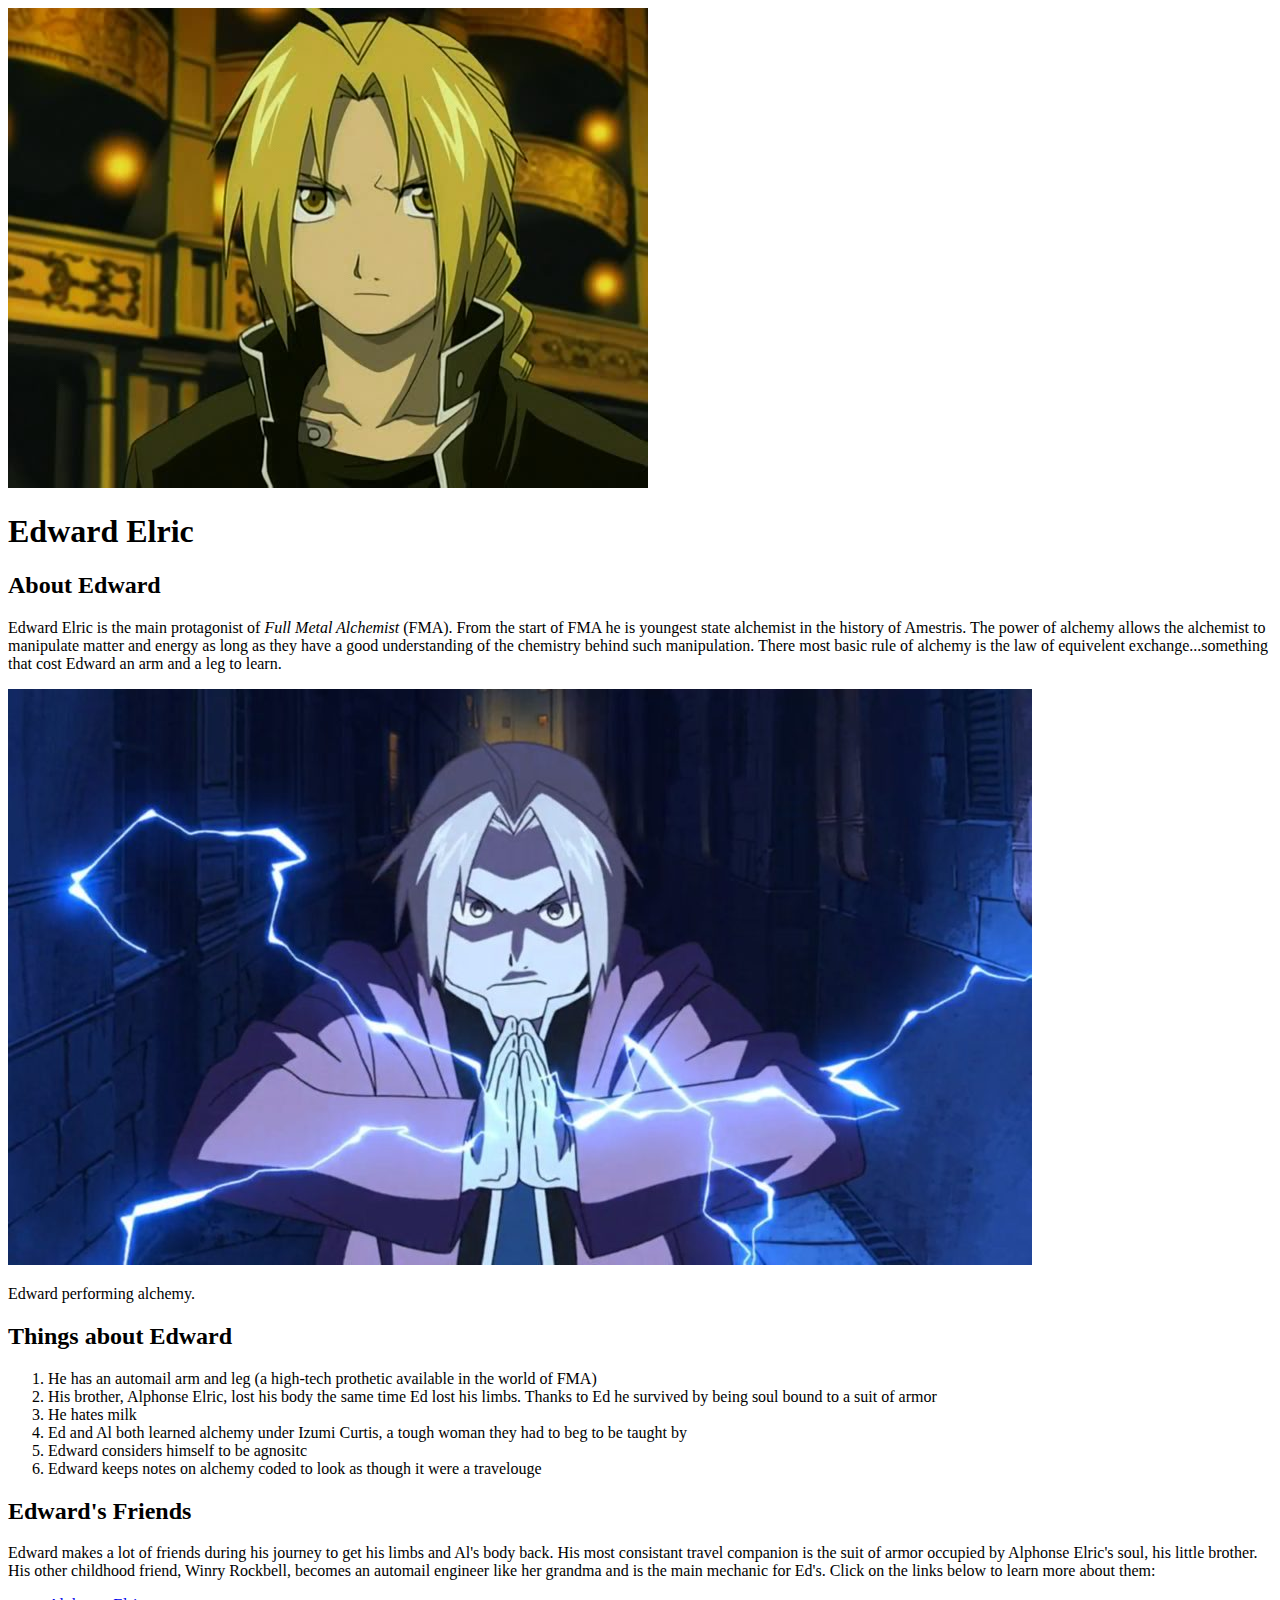
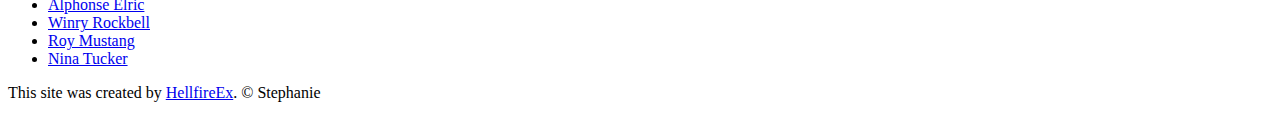
==== index.html @ d7ec8f73 "Added the eds index.html" ====
<!DOCTYPE html>
<html>
<head>
	<meta charset="utf-8">
	<meta name="viewport" content="width=device-width, initial-scale=1">
	<title>Edward Elric</title>
	<link rel="icon" href="img/flamel.png">
</head>
<body>
	<!-- Header element -->
	<header>
		<img src="img/Edward-avatar.jpg">
		<h1>Edward Elric</h1>
	</header>

	<!-- main element -->
	<main>
		<h2>About Edward</h2>
		<p>Edward Elric is the main protagonist of <i>Full Metal Alchemist</i> (FMA). From the start of FMA he is youngest state alchemist in the history of Amestris. The power of alchemy allows the alchemist to manipulate matter and energy as long as they have a good understanding of the chemistry behind such manipulation. There most basic rule of alchemy is the law of equivelent exchange...something that cost Edward an arm and a leg to learn.</p>
		<img src="img/Edward-alchemy.jpg">
		<p>Edward performing alchemy.</p>

		<!-- Ed's characteristics -->
		<h2>Things about Edward</h2>
		<ol>
			<li>He has an automail arm and leg (a high-tech prothetic available in the world of FMA)</li>
			<li>His brother, Alphonse Elric, lost his body the same time Ed lost his limbs. Thanks to Ed he survived by being soul bound to a suit of armor</li>
			<li>He hates milk</li>
			<li>Ed and Al both learned alchemy under Izumi Curtis, a tough woman they had to beg to be taught by</li>
			<li>Edward considers himself to be agnositc</li>
			<li>Edward keeps notes on alchemy coded to look as though it were a travelouge</li>
		</ol>
		<!-- Friends -->
		<h2>Edward's Friends</h2>
		<p>Edward makes a lot of friends during his journey to get his limbs and Al's body back. His most consistant travel companion is the suit of armor occupied by Alphonse Elric's soul, his little brother. His other childhood friend, Winry Rockbell, becomes an automail engineer like her grandma and is the main mechanic for Ed's. Click on the links below to learn more about them:</p>
		<ul>
			<li><a href = "https://fma.fandom.com/wiki/Alphonse_Elric" target="_blank" title="Ed's brother">Alphonse Elric</a></li>
			<li><a href = "https://fma.fandom.com/wiki/Winry_Rockbell" target="_blank" title="Ed's childhood friend">Winry Rockbell</a></li>
			<li><a href = "https://fma.fandom.com/wiki/Roy_Mustang" target="_blank" title="Ed's Superior">Roy Mustang</a></li>
			<li><a href = "https://fma.fandom.com/wiki/Nina_Tucker" target="_blank" title="Spoilers :(">Nina Tucker</a></li>
		</ul>
	</main>

<!-- Footer element -->
<footer>
	<p>This site was created by <a href="https://www.hellfireex.com" target="_blank">HellfireEx</a>. &copy; Stephanie</p>
</footer>
</body>
</html>
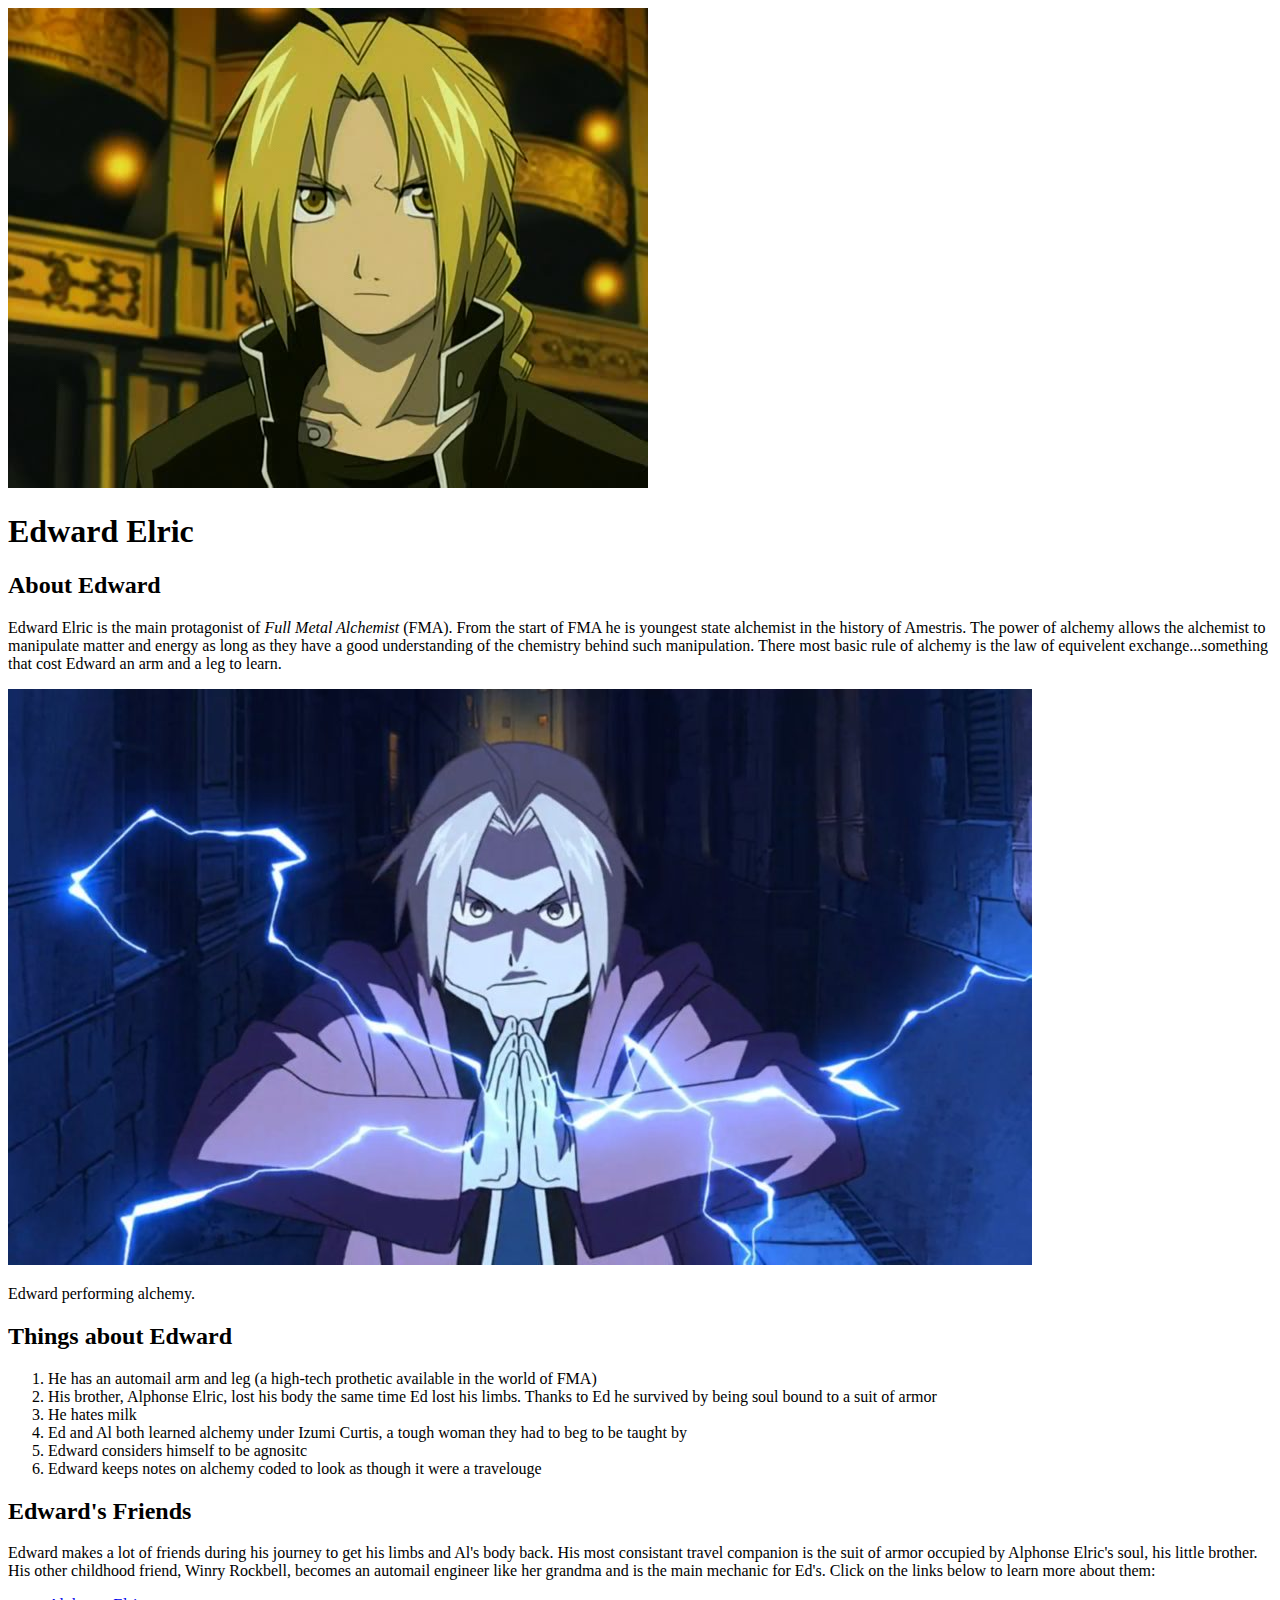
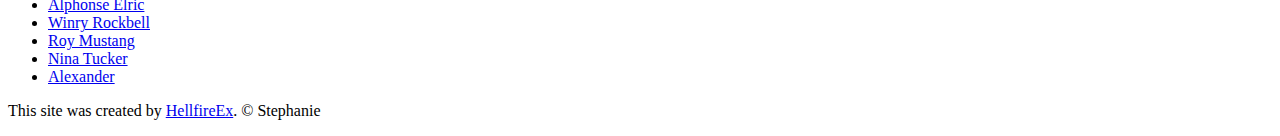
==== commit b5ba344d: "Update index.html" ====
--- a/index.html
+++ b/index.html
@@ -38,6 +38,7 @@
 			<li><a href = "https://fma.fandom.com/wiki/Winry_Rockbell" target="_blank" title="Ed's childhood friend">Winry Rockbell</a></li>
 			<li><a href = "https://fma.fandom.com/wiki/Roy_Mustang" target="_blank" title="Ed's Superior">Roy Mustang</a></li>
 			<li><a href = "https://fma.fandom.com/wiki/Nina_Tucker" target="_blank" title="Spoilers :(">Nina Tucker</a></li>
+			<li><a href = "https://fma.fandom.com/wiki/Alexander" target="_blank" title="Nina's Dog! Also a spoiler :((">Alexander</a></li>
 		</ul>
 	</main>
 
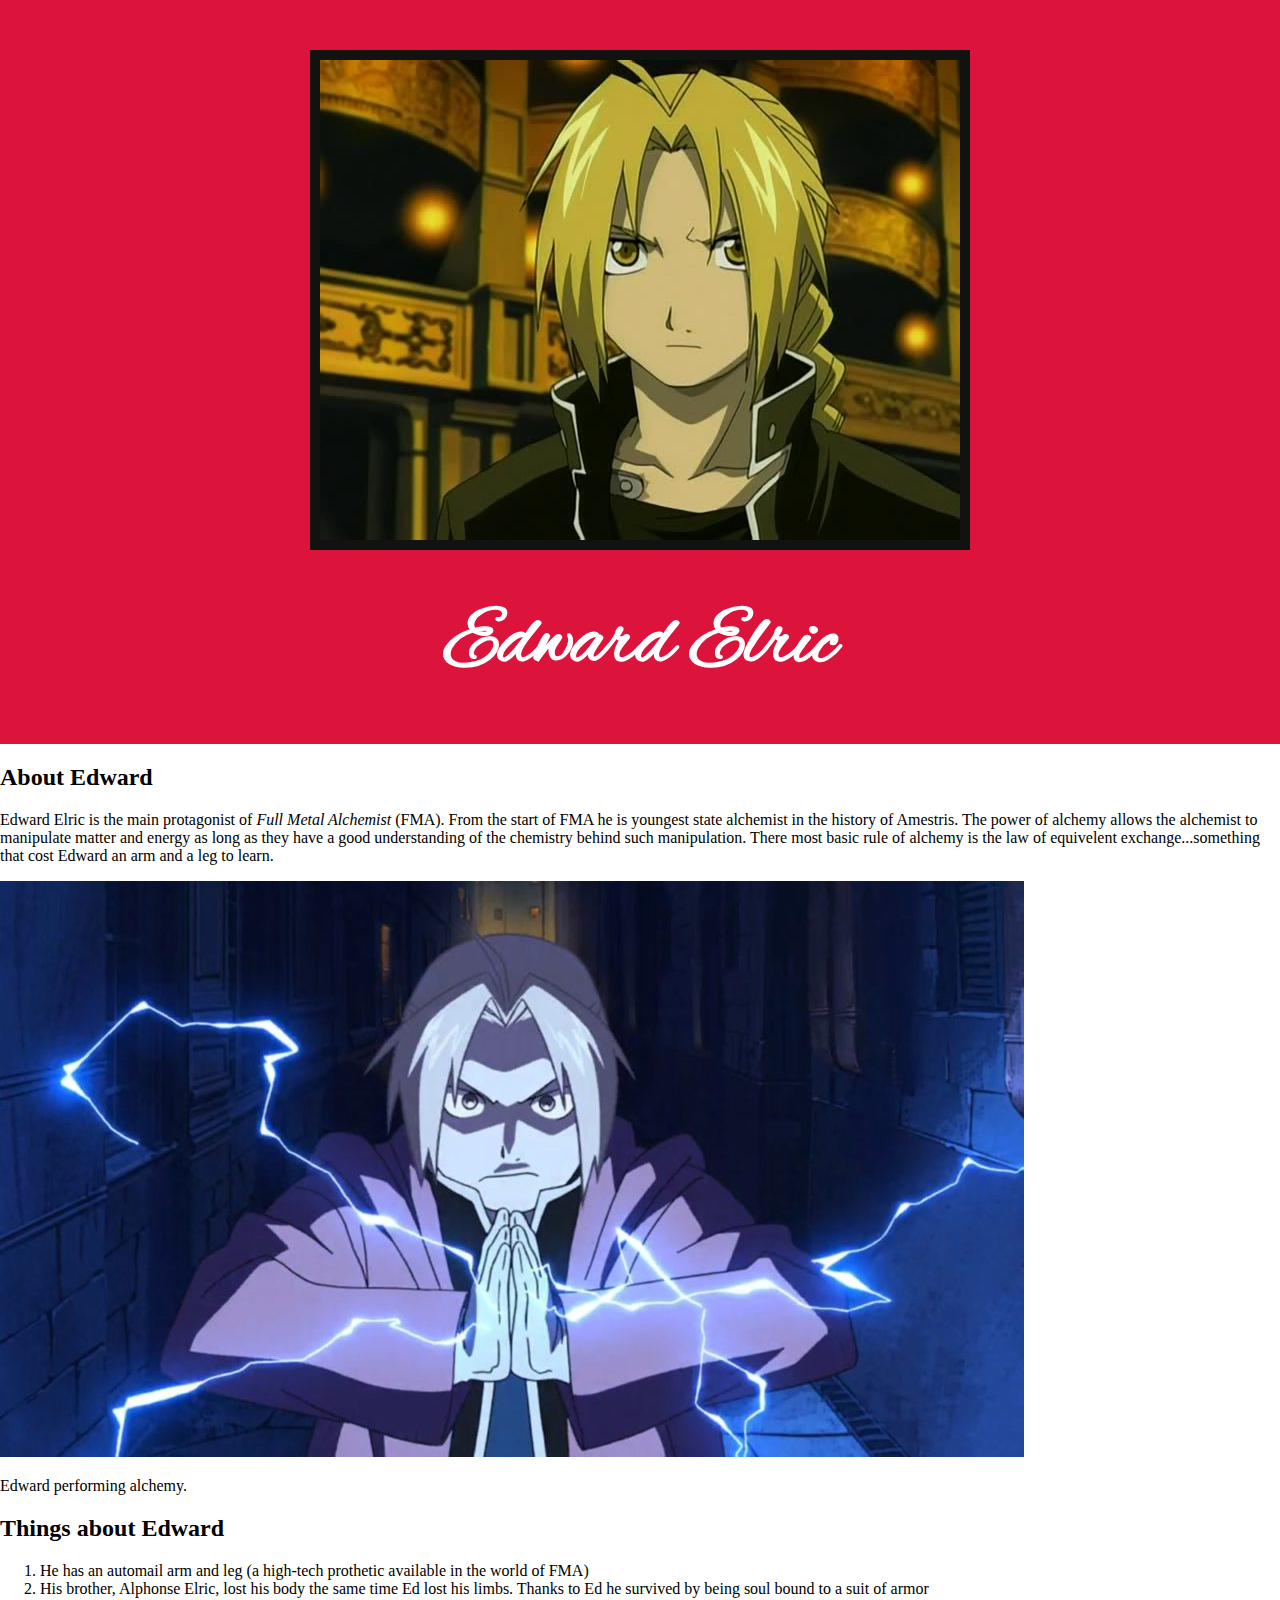
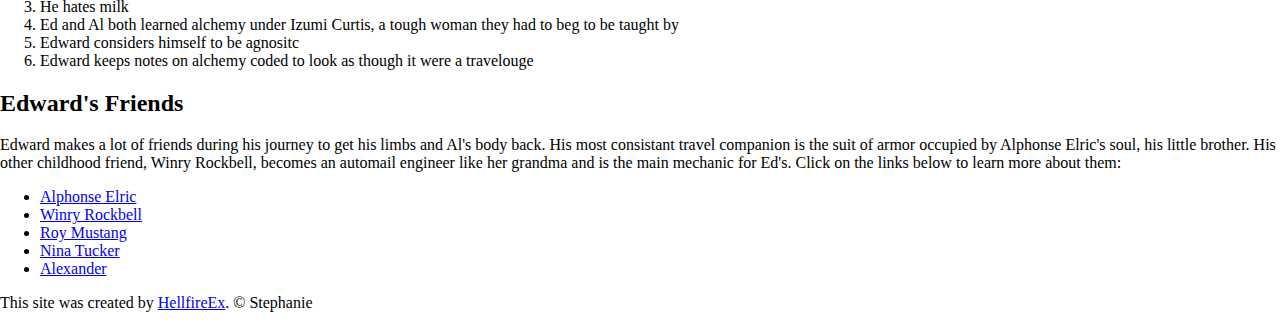
==== commit 723f8527: "Made and updated css" ====
--- a/index.html
+++ b/index.html
@@ -5,6 +5,7 @@
 	<meta name="viewport" content="width=device-width, initial-scale=1">
 	<title>Edward Elric</title>
 	<link rel="icon" href="img/flamel.png">
+	<link rel="stylesheet" type="text/css" href="css/hero.css">
 </head>
 <body>
 	<!-- Header element -->
--- a/css/hero.css
+++ b/css/hero.css
@@ -0,0 +1,29 @@
+@font-face {
+	font-family: 'AlexBrush';
+	src: url(fonts/alex-brush/AlexBrush-Regular.ttf);
+}
+body{
+	margin:0;
+	height: 100%;
+	width: 100%;
+	font-family: 'Didot', 'Bookman', 'Times', serif;
+}
+header{
+	background-color: crimson;
+	text-align: center;
+	padding-top: 3.125em;
+	padding-bottom: 3.125em;
+}
+
+header h1{
+	margin-bottom: 0;
+	margin-top: 0.5em;
+	color: white;
+	font-family: 'AlexBrush', 'Didot', 'Bookman', 'Times', serif;
+	font-size: 5em;
+}
+
+header img{
+	border: 10px solid;
+	border-color: #121210;
+}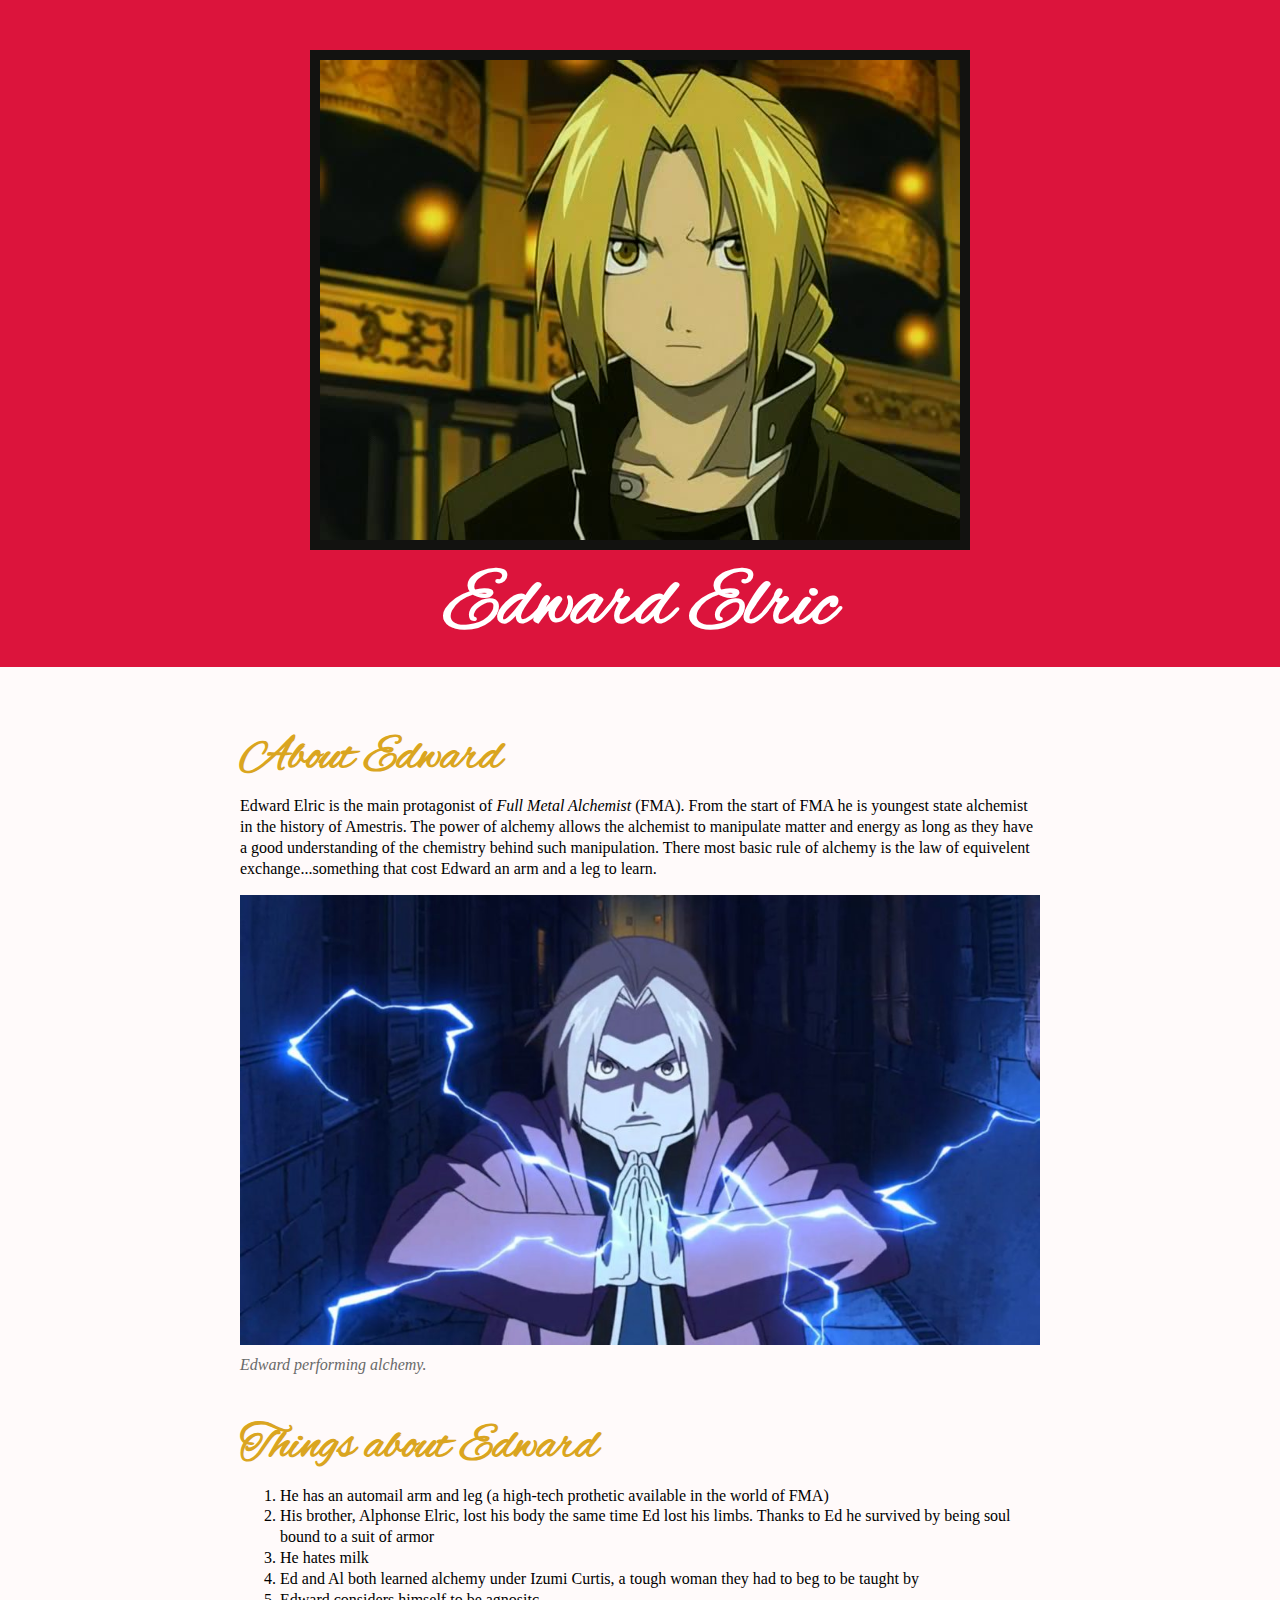
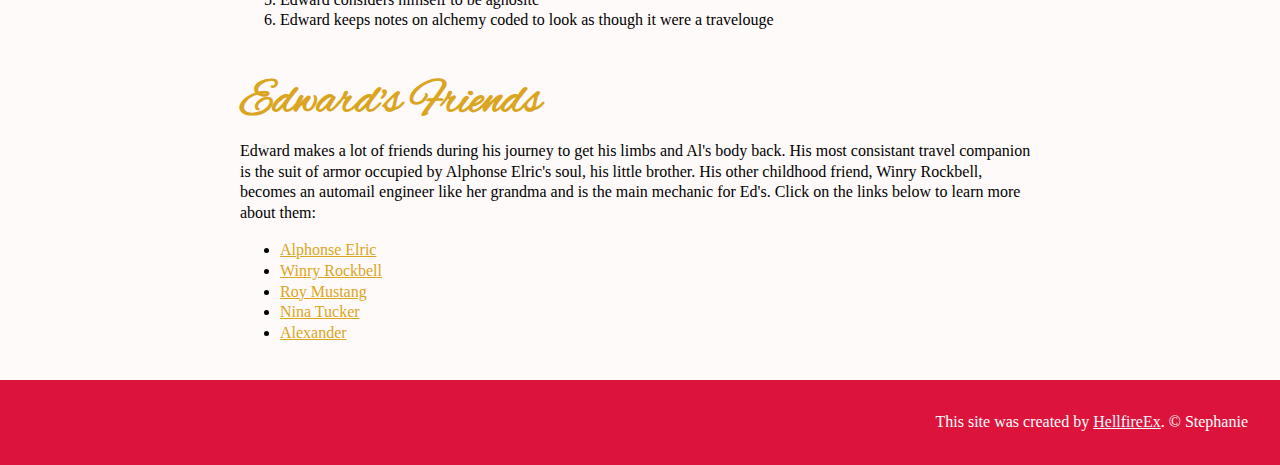
==== commit 82ec438b: "improved css style" ====
--- a/index.html
+++ b/index.html
@@ -19,7 +19,7 @@
 		<h2>About Edward</h2>
 		<p>Edward Elric is the main protagonist of <i>Full Metal Alchemist</i> (FMA). From the start of FMA he is youngest state alchemist in the history of Amestris. The power of alchemy allows the alchemist to manipulate matter and energy as long as they have a good understanding of the chemistry behind such manipulation. There most basic rule of alchemy is the law of equivelent exchange...something that cost Edward an arm and a leg to learn.</p>
 		<img src="img/Edward-alchemy.jpg">
-		<p>Edward performing alchemy.</p>
+		<p class="caption">Edward performing alchemy.</p>
 
 		<!-- Ed's characteristics -->
 		<h2>Things about Edward</h2>
--- a/css/hero.css
+++ b/css/hero.css
@@ -7,6 +7,8 @@
 	height: 100%;
 	width: 100%;
 	font-family: 'Didot', 'Bookman', 'Times', serif;
+	line-height: 1.3em;
+	background-color: snow;
 }
 header{
 	background-color: crimson;
@@ -15,15 +17,61 @@
 	padding-bottom: 3.125em;
 }
 
+h1, h2{
+	font-family: 'AlexBrush', 'Didot', 'Bookman', 'Times', serif;
+}
 header h1{
 	margin-bottom: 0;
 	margin-top: 0.5em;
 	color: white;
-	font-family: 'AlexBrush', 'Didot', 'Bookman', 'Times', serif;
 	font-size: 5em;
 }
 
 header img{
 	border: 10px solid;
 	border-color: #121210;
+}
+
+main{
+	max-width: 50em;
+	margin: 0 auto;
+	padding: 1.25em;
+}
+main img{
+	max-width: 100%;
+}
+h2{
+	font-size: 3em;
+	color: goldenrod;
+	margin: 1.25em 0 0.6em;
+}
+
+a{
+	color: goldenrod;
+}
+
+a:hover{
+	color:darkgoldenrod;
+}
+
+footer{
+	background-color: crimson;
+	text-align: right;
+	color: white;
+	padding: 2em;
+}
+footer p{
+	margin: 0;
+}
+footer a{
+	color: aliceblue;
+}
+footer a:hover{
+	color: darkblue;
+}
+
+p.caption{
+	color: dimgray;
+	font-style: italic;
+	margin-top: 0.25em;
 }